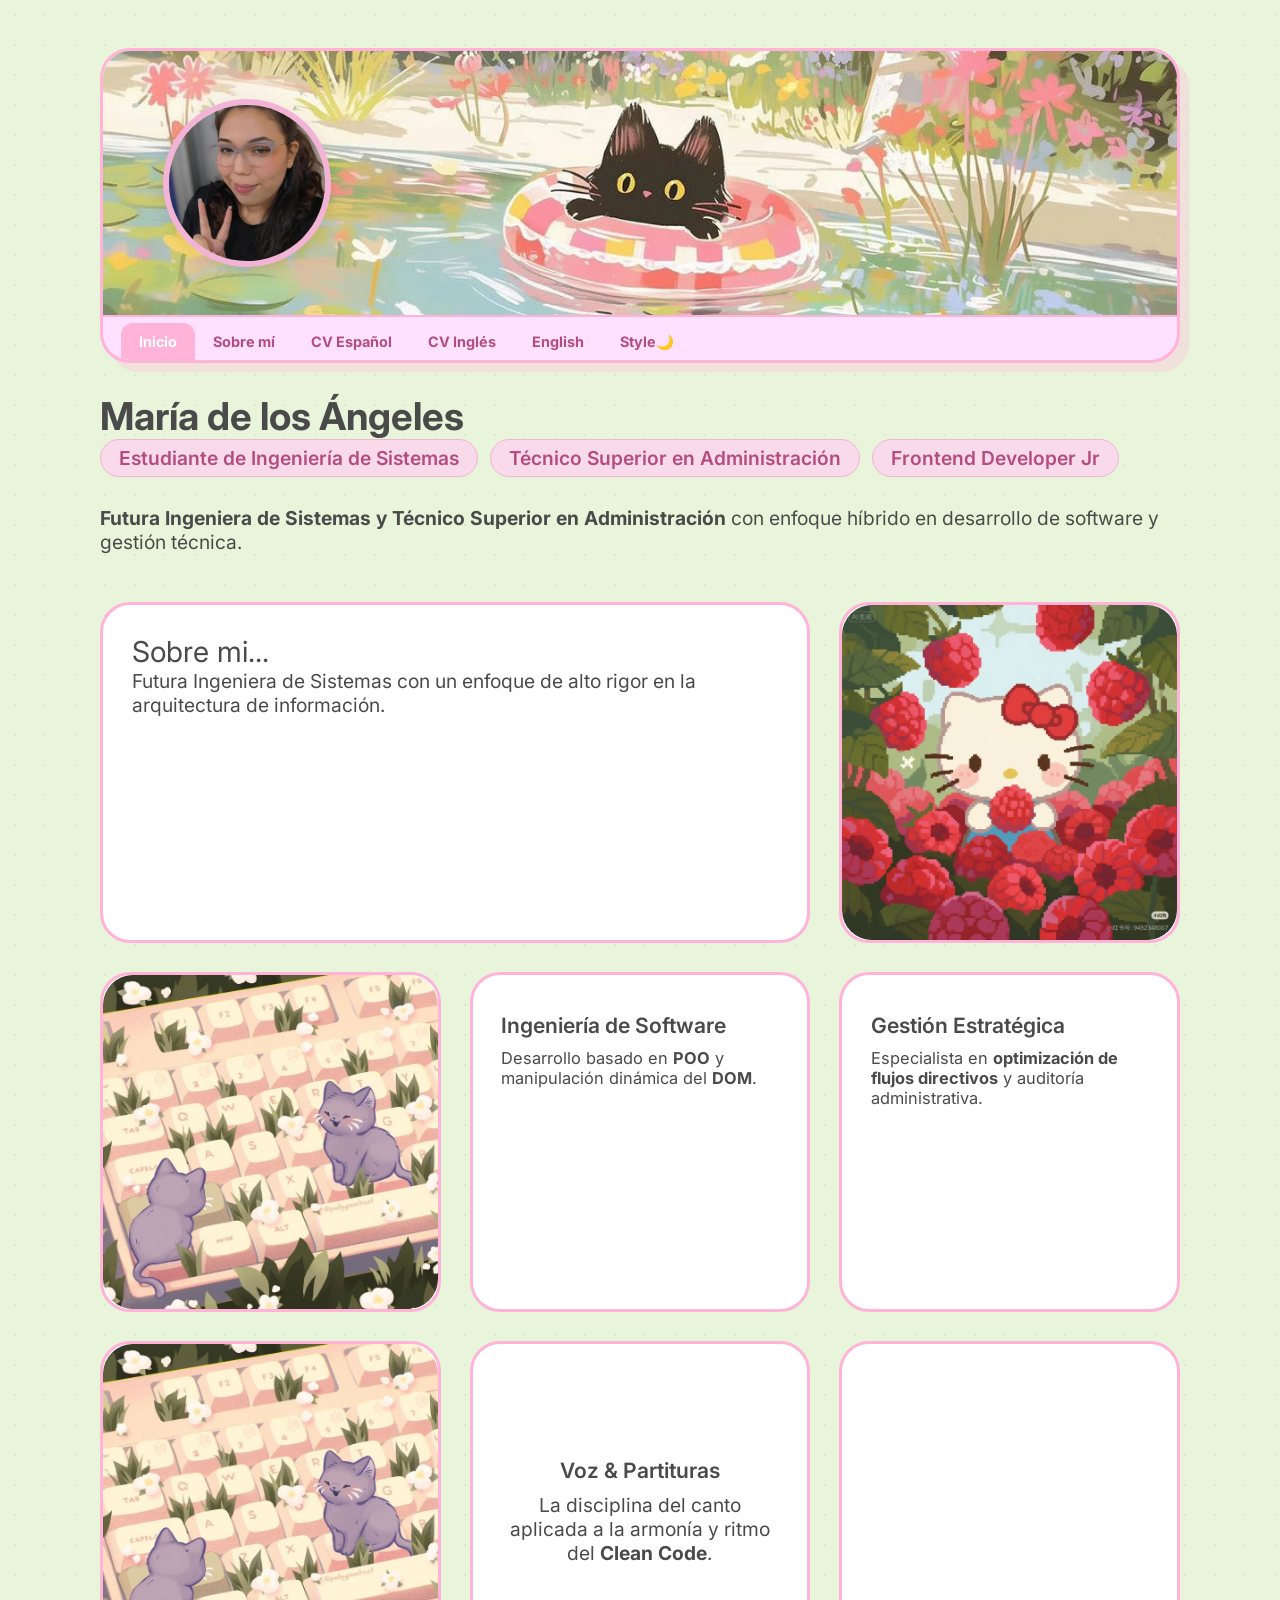
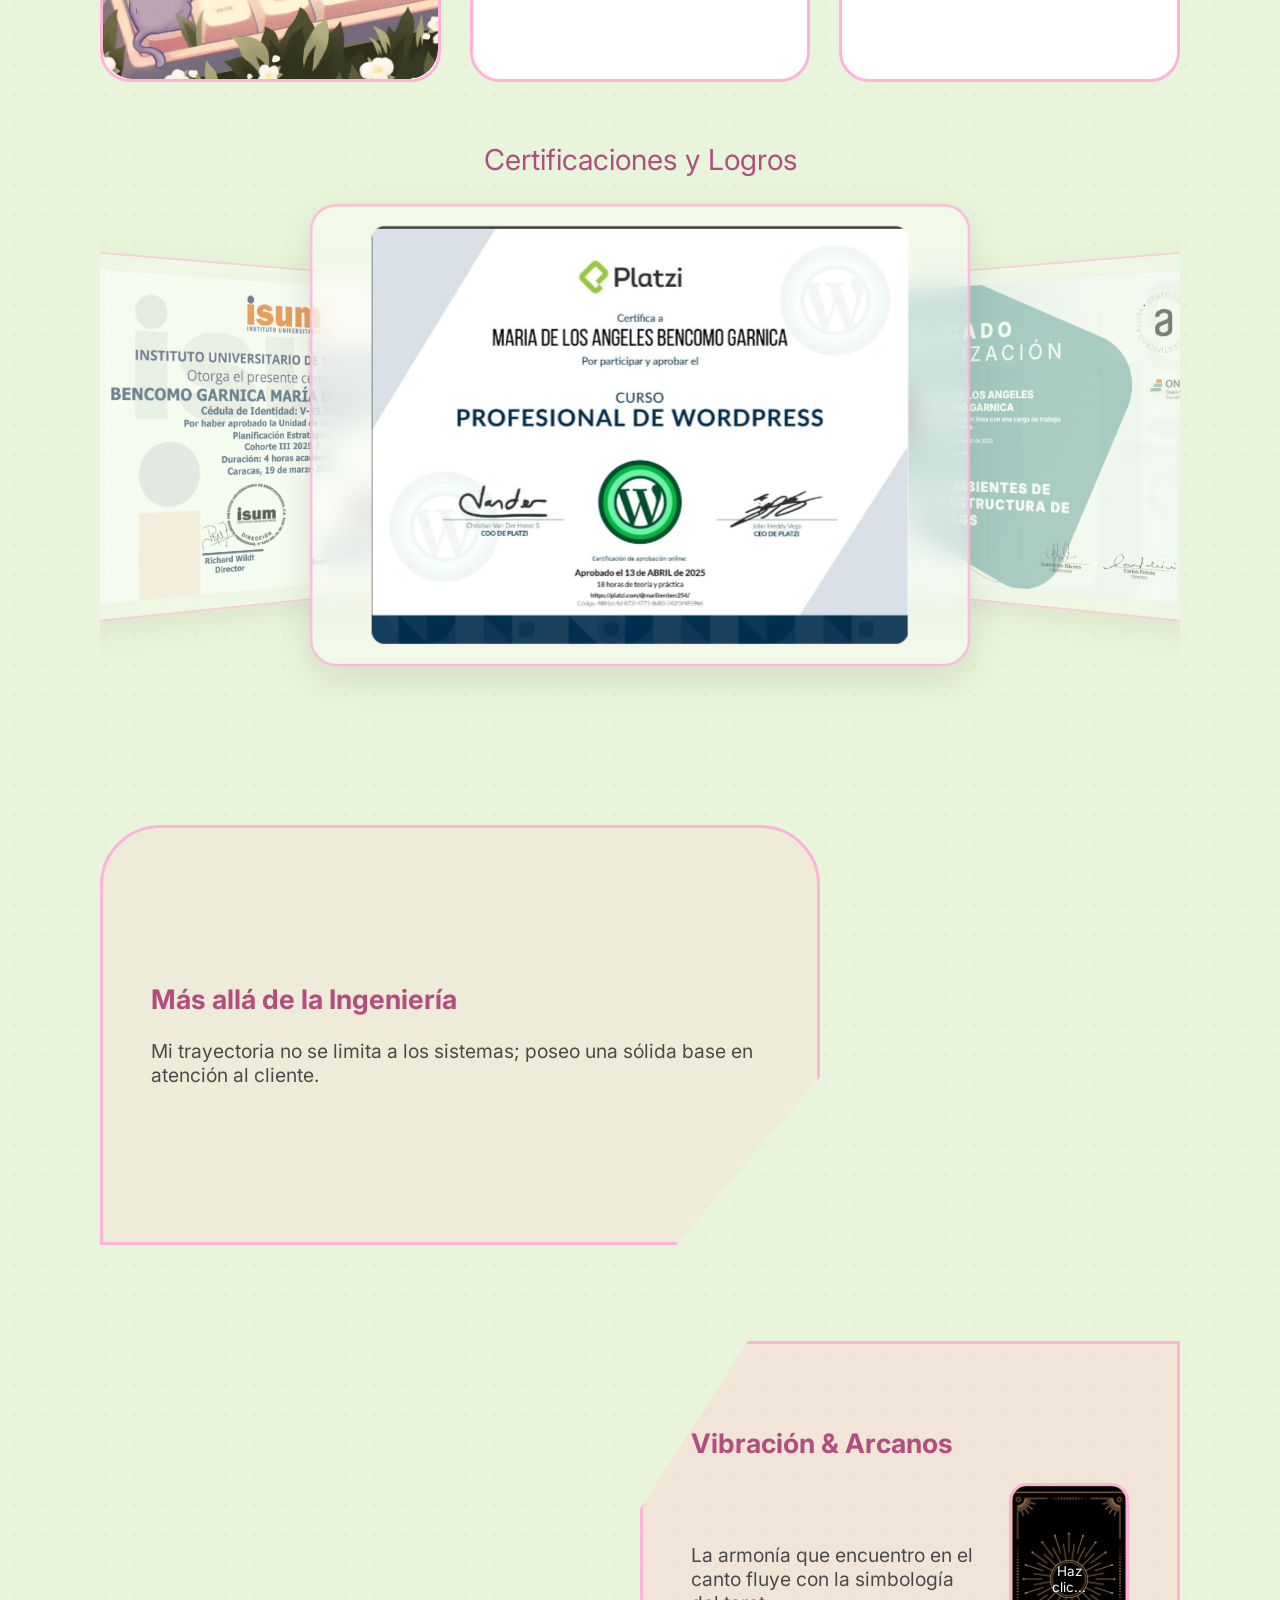
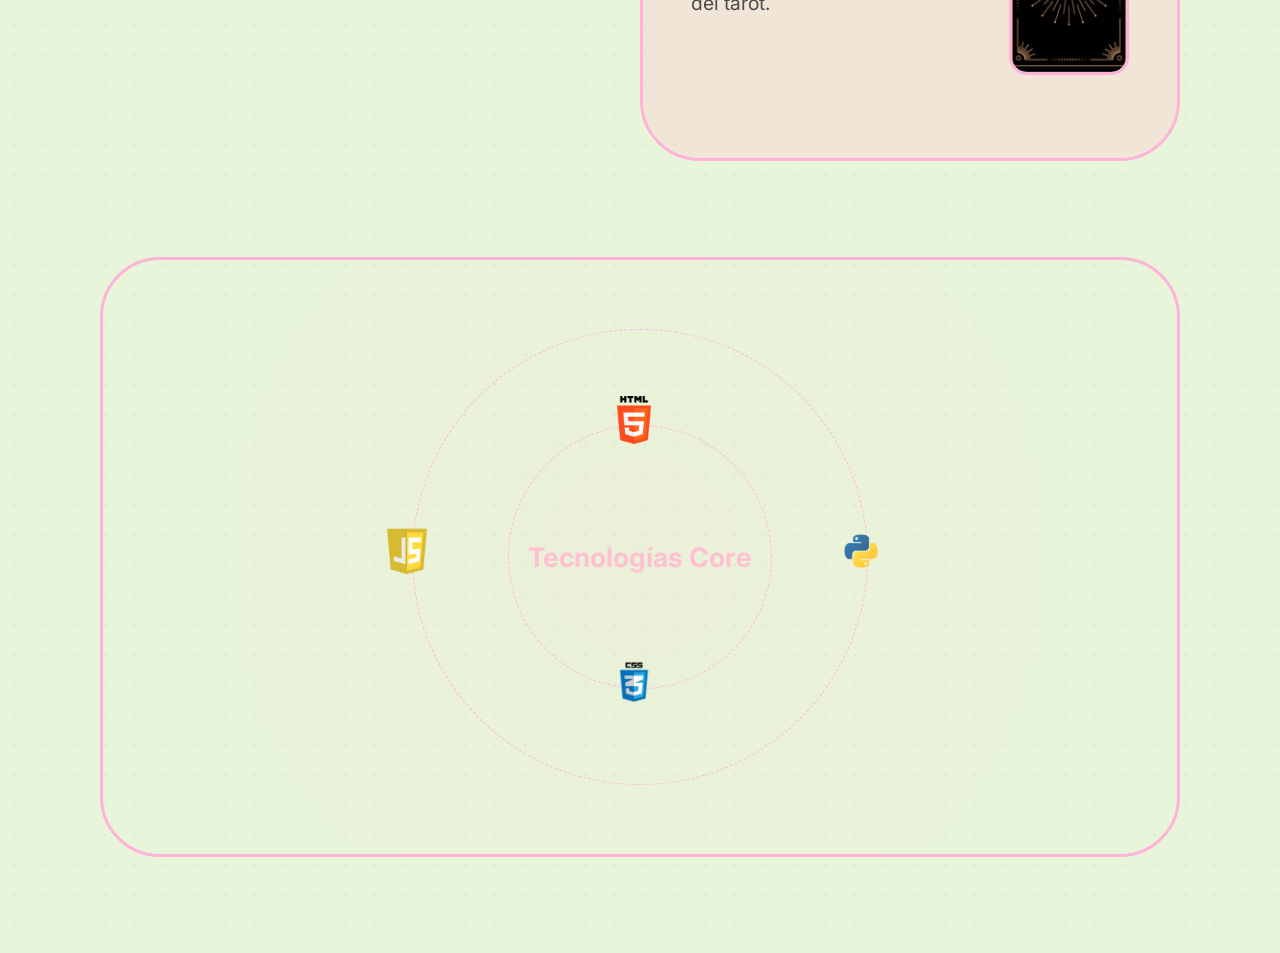
==== index.html @ f9191e36 "Add files via upload" ====
<!DOCTYPE html>
<html lang="es">
<head>
    <meta charset="UTF-8">
    <meta name="viewport" content="width=device-width, initial-scale=1.0">
    <title>María de los Ángeles | Portafolio Frontend</title>
    <link rel="preconnect" href="https://fonts.googleapis.com">
    <link rel="preconnect" href="https://fonts.gstatic.com" crossorigin>
    <link href="https://fonts.googleapis.com/css2?family=Inter:wght@400;600;700&display=swap" rel="stylesheet">
    <link rel="stylesheet" href="style.css">
</head>
<body>

    <div class="main-layout">
        
      <header class="hero-container">
            <div class="window-frame">
                <div class="profile-wrapper">
                    <div class="bg-layer" style="background-image: url('img/fondo1.jpg');"></div>
                    <img src="img/foto1.jpg" alt="María de los Ángeles" class="profile-img">
                </div>
                
                <nav class="window-tabs">
                    <span class="tab active" data-i18n="nav-home">Inicio</span>
                    <span class="tab" data-i18n="nav-about">Sobre mí</span>
                    <a href="cv maria_bencomo2026.pdf" download class="tab" data-i18n="nav-cv-es">CV Español</a>
                    <a href="cv maria_bencomo2026_en.pdf" download class="tab" data-i18n="nav-cv-en">CV Inglés</a>
                    <span class="tab" id="btn-translation">English</span>
                    <span class="tab" id="btn-mode"> Modo🌙</span>
                </nav>
            </div>
    
            <div class="hero-content">
                <h1 data-i18n="hero-title">María de los Ángeles</h1>
                <div class="badges">
                    <span class="badge" data-i18n="badge-1">Estudiante de Ingeniería de Sistemas</span>
                    <span class="badge" data-i18n="badge-2">Técnico Superior en Administración</span>
                    <span class="badge" data-i18n="badge-3">Frontend Developer Jr</span>
                </div>
                <p class="description" data-i18n="hero-description">
                         <strong>Futura Ingeniera de Sistemas y Técnico Superior en Administración</strong> con enfoque híbrido en desarrollo de software y gestión técnica. Apasionada por la arquitectura web semántica, administración avanzada de redes IPv4/IPv6 y la investigación académica. Experta en transformar procesos complejos en soluciones lógicas, escalables y eficientes, con habilidades en redacción técnica de alto impacto.
                     </p>
            </div>
        </header>

        <main class="bento-grid">
            
            <section class="bento-item item-main">
                <div class="about-text">
                    <h2 data-i18n="bento-about-title">Sobre mi...</h2>
                    <p data-i18n="bento-about-text">Futura Ingeniera de Sistemas con un enfoque de alto rigor en la arquitectura de información. Mi valor diferencial reside en la capacidad de transformar procesos abstractos en documentación técnica de alta precisión (reportes de 20+ páginas con análisis FODA y metodológico) y lógica estructurada en Python. Soy una redactora académica técnica que une la disciplina administrativa con la armonía musical, garantizando que cada solución sea tan estética como eficiente.</p>
                </div>
            </section>

            <section class="bento-item item-skills">
                <img src="img/foto2.jpg" alt="Decorativa" class="skills-img">
            </section>

            <section class="bento-item item-skills">
                <img src="img/foto5.jpg" alt="Decorativa" class="skills-img">
            </section>

            <section class="bento-item" style="grid-column: span 1; aspect-ratio: 1/1;">
                <h3 style="margin-bottom: 0.5rem;"></h3>
                <h5 data-i18n="bento-skill1-title">Ingeniería de Software</h5>
                <p style="font-size:0.85rem;" data-i18n="bento-skill1-text">Desarrollo basado en <strong>POO</strong> y manipulación dinámica del <strong>DOM</strong>. Experta en el manejo de estructuras de datos complejas (diccionarios, bibliotecas) y lógica algorítmica aplicada para la automatización de procesos técnicos escalables.</p>
            </section>

            <section class="bento-item" style="grid-column: span 1; aspect-ratio: 1/1;">
                <h3 style="margin-bottom: 0.5rem;"></h3>
                <h5 data-i18n="bento-skill2-title">Gestión Estratégica</h5>
                <p style="font-size:0.85rem;" data-i18n="bento-skill2-text">Especialista en <strong>optimización de flujos directivos</strong> y auditoría administrativa. Capacidad avanzada para la toma de decisiones bajo presión, gestión de recursos críticos y reingeniería de procesos para maximizar la eficiencia operativa organizacional.</p>
            </section>

            <section class="bento-item item-skills">
                <img src="img/foto5.jpg" alt="Imagen Decorativa" class="skills-img">
            </section>

            <section class="bento-item item-small" style="display: flex; flex-direction: column; justify-content: center; align-items: center; text-align: center;">
                 <h5 style="margin-bottom: 0.5rem; font-weight: 600;" data-i18n="bento-voice-title">Voz & Partituras</h5>
                 <p data-i18n="bento-voice-text">La disciplina del canto aplicada a la armonía y ritmo del <strong>Clean Code</strong>.</p>
            </section>

            <section class="bento-item item-small">
                <!-- Espacio liberado tras mudar el Tarot -->
            </section>

        </main>

        <!-- --- 2DA PARTE: CARRUSEL 3D STACKED --- -->
        <section id="certificados-pro" style="padding: 50px 0; perspective: 1200px; overflow: hidden;">
            <h2 class="section-title">Certificaciones y Logros</h2>
            <div class="cert-stack">
                <!-- Los 9 certificados en pila 3D -->
                <div class="cert-card"><img src="img/certificado1.png" alt="Certificado 1"></div>
                <div class="cert-card"><img src="img/certificado2.png" alt="Certificado 2"></div>
                <div class="cert-card"><img src="img/certificado3.png" alt="Certificado 3"></div>
                <div class="cert-card"><img src="img/certificado4.png" alt="Certificado 4"></div>
                <div class="cert-card"><img src="img/certificado5.png" alt="Certificado 5"></div>
                <div class="cert-card"><img src="img/certificado6.png" alt="Certificado 6"></div>
                <div class="cert-card"><img src="img/certificado7.png" alt="Certificado 7"></div>
                <div class="cert-card"><img src="img/certificado8.png" alt="Certificado 8"></div>
                <div class="cert-card"><img src="img/certificado9.png" alt="Certificado 9"></div>
                <div class="cert-card"><img src="img/certificado10.png" alt="Certificado 10"></div>
            </div>
        </section>

        <!-- --- 2DA PARTE: ESENCIA PERSONAL --- -->
        <section id="personal-essence">
            <div class="essence-block essence-left">
                <div></div> <!-- Espacio para imagen: Arriba Izquierda -->
                <h3 data-i18n="essence-left-title">Más allá de la Ingeniería</h3>
                <p data-i18n="essence-left-text">Mi trayectoria no se limita a los sistemas; poseo una sólida base en <strong>atención al cliente de alto nivel</strong> y <strong>docencia</strong>. Esta faceta ha forjado mi lado más comunicativo y empático, permitiéndome traducir necesidades humanas complejas en requerimientos técnicos claros y soluciones que realmente conectan con el usuario.</p>
                <div></div> <!-- Espacio para imagen: Esquina inferior derecha (Bocado) -->
            </div>
            <div class="essence-block essence-right">
                <div></div> <!-- Espacio para imagen: Arriba Izquierda -->
                <h3 data-i18n="essence-right-title">Vibración & Arcanos</h3>
                <div style="display: flex; align-items: center; gap: 20px;">
                    <p style="flex: 1;" data-i18n="essence-right-text">La armonía que encuentro en el <strong>canto y las partituras</strong> fluye en paralelo con la simbología del <strong>tarot</strong>. Para mí, la música y los arcanos son herramientas de intuición y enfoque que agudizan mi capacidad de análisis, permitiéndome abordar la arquitectura de software con una sensibilidad única y una lógica equilibrada.</p>
                    
                    <div class="tarot-wrapper" style="flex: 0 0 auto;">
                        <div class="tarot-card" id="tarotCard" style="width: 100px; height: 160px; margin: 0;">
                            <div class="card-front">
                                <img src="tarot/img/carta1.png" class="front-img">
                                <div style="font-size: 0.7rem; padding: 5px; position: relative; z-index: 2; color: white; text-align: center;" data-i18n="tarot-prompt">Haz clic...</div>
                            </div>
                            <div class="card-back">
                                <img src="tarot/img/carta2.png" class="back-img">
                                <div id="fortuneText" style="font-size: 0.7rem; padding: 5px; position: relative; z-index: 2; color: white; text-align: center;"></div>
                            </div>
                        </div>
                    </div>
                </div>
            </div>
        </section>

        <!-- --- 3RA PARTE: TECH SOLAR SYSTEM --- -->
        <section id="tech-solar-system">
            <div class="sun" data-i18n="solar-system-title">Tecnologías Core</div>
            
            <div class="orbit inner-orbit">
                <div class="icon-wrapper html-pos"><img src="img/logos/html5.png" alt="HTML5"></div>
                <div class="icon-wrapper css-pos"><img src="img/logos/css3.png" alt="CSS3"></div>
            </div>

            <div class="orbit outer-orbit">
                <div class="icon-wrapper js-pos"><img src="img/logos/jsvanilla.png" alt="JS"></div>
                <div class="icon-wrapper py-pos"><img src="img/logos/pyton.png" alt="Python"></div>
            </div>
        </section>

    </div>

    <script src="script.js"></script>
</body>
</html>
---- style.css ----
/* --- CONFIGURACIÓN DE COLORES Y FUENTE --- */
:root {
    --pink-main: #ffb3d9;
    --pink-light: rgba(255, 0, 255, 0.12);
    --pink-fucsia: #ff00ff;
    --text-color: #4a4a4a;
    --white: #ffffff;
    --bg-body: #e9f5da;
    --border-card: var(--pink-main);
    --pink-dark: #b34d80;
}

/* --- CONFIGURACIÓN MODO OSCURO --- */
body.dark-mode {
    --bg-body: #000000;
    --white: #1a1a1a;
    --text-color: #e9f5da;
    --pink-main: #5e1c3e; /* Morado Vino */
    --pink-light: rgba(94, 28, 62, 0.4);
    --border-card: #4a0e2e;
}

body.dark-mode .essence-left { background: rgba(94, 28, 62, 0.2) !important; }
body.dark-mode .essence-right { background: rgba(94, 28, 62, 0.3) !important; }

* {
    margin: 0;
    padding: 0;
    box-sizing: border-box;
}

body {
    background-color: var(--bg-body);
    background-image: radial-gradient(rgba(0,0,0,0.05) 1px, transparent 1px);
    background-size: 25px 25px;
    font-family: 'Inter', sans-serif;
    color: var(--text-color);
    padding: 40px 20px;
    zoom: 1.2; /* Zoom del 20% para ver la página más de cerca */
}

.main-layout {
    max-width: 900px;
    margin: 0 auto;
}

/* --- ESTILO DEL HEADER (MARCO DE VENTANA) --- */
.hero-container {
    margin-bottom: 40px;
}

.window-frame {
    background: var(--white);
    border: 3px solid var(--border-card);
    border-radius: 25px;
    overflow: hidden;
    box-shadow: 8px 8px 0px rgba(255, 179, 217, 0.3);
    margin-bottom: 25px;
}

.profile-wrapper {
    position: relative;
    height: 220px;
    display: flex;
    justify-content: flex-start;
    align-items: center;
    padding-left: 50px;
    overflow: hidden;
}

.bg-layer {
    position: absolute;
    top: 0;
    left: 0;
    width: 100%;
    height: 100%;
    background-size: cover;
    background-position: center;
    z-index: 1;
}

.profile-img {
    position: relative;
    z-index: 2;
    width: 140px;
    height: 140px;
    border-radius: 50%;
    border: 5px solid #f2b3d6;
    object-fit: cover;
    box-shadow: 0 4px 15px rgba(0,0,0,0.1);
    animation: profileFloat 3s ease-in-out infinite;
}

@keyframes profileFloat {
    0%, 100% { transform: translateY(0); }
    50% { transform: translateY(-10px); }
}

/* --- BADGES ROSA PASTEL (Gama Pistacho) --- */
.badges {
    display: flex;
    gap: 10px;
    margin-bottom: 1.5rem; /* Distancia con la descripción */
    flex-wrap: wrap;
}

.badge {
    background: #f9daea; /* Rosa con misma saturación/brillo que el verde #e9f5da */
    color: #b34d80; 
    padding: 5px 15px;
    border-radius: 20px;
    font-weight: 600;
    border: 1px solid #f2b3d6;
}

/* --- TAROT 3D --- */
.tarot-card {
    width: 220px;
    height: 350px;
    position: relative;
    transform-style: preserve-3d;
    transition: transform 0.6s cubic-bezier(0.4, 0, 0.2, 1);
    cursor: pointer;
    margin: 20px auto;
}

.tarot-invitation {
    color: #FFD700; /* Dorado */
    text-align: center;
    font-weight: 700;
    text-transform: uppercase;
    font-size: 0.9rem;
    margin-bottom: 10px;
}

.tarot-wrapper {
    display: flex;
    justify-content: center;
    align-items: center;
}

.tarot-card.flipped { transform: rotateY(180deg); }

.card-front, .card-back {
    position: absolute;
    width: 100%;
    height: 100%;
    backface-visibility: hidden;
    border-radius: 15px;
    overflow: hidden;
    border: 3px solid var(--border-card);
    display: flex;
    align-items: center;
    justify-content: center;
    padding: 20px;
}

.card-back {
    background: #1a1a1a;
    transform: rotateY(180deg);
}

.front-img, .back-img {
    position: absolute;
    width: 100%;
    height: 100%;
    object-fit: cover;
    z-index: 1;
}

.back-img {
    opacity: 0.4;
}

#fortuneText {
    position: relative;
    z-index: 2;
    color: white;
    font-weight: 700;
    font-size: 1.1rem;
    text-align: center;
}
.window-tabs {
    display: flex;
    background: var(--pink-light);
    padding: 0 15px;
    border-top: 2px solid var(--pink-main);
}

.tab {
    padding: 8px 15px;
    font-size: 0.75rem;
    font-weight: bold;
    color: var(--pink-dark);
    cursor: pointer;
    border-radius: 10px 10px 0 0;
    margin-top: 5px;
    text-decoration: none;
    display: inline-block;
}

.tab.active {
    background: var(--pink-main);
    color: var(--white);
}

/* --- ESTRUCTURA BENTO GRID --- */
.bento-grid {
    display: grid;
    grid-template-columns: repeat(auto-fit, minmax(280px, 1fr)); /* Encaje orgánico y responsivo */
    gap: 1.5rem; /* Distancia de 1.5 entre cuadros para que no choquen */
    margin-top: 2rem;
}

.bento-item {
    background: var(--white);
    border: 3px solid var(--border-card);
    border-radius: 25px;
    padding: 1.5rem;
    box-shadow: var(--sombra-suave);
    transition: transform 0.3s ease;
    overflow: hidden; /* Asegura que el contenido respete el border-radius */
}

.item-main {
    grid-column: span 2; /* El cuadro principal ocupa dos columnas */
}

.item-main h2,
.item-main p {
    font-weight: 400;
}

h5 {
    font-size: 1.1rem;
    margin-bottom: 0.5rem;
    font-weight: 600;
}

.item-skills {
    grid-column: span 1;
    aspect-ratio: 1 / 1;
    display: flex;
    justify-content: center;
    align-items: center;
    overflow: hidden;
    padding: 0;
}

.item-small {
    grid-column: span 1;
}

.skills-img {
    width: 100%;
    height: 100%;
    object-fit: cover;
    border-radius: inherit;
    display: block;
}

.flex-center {
    display: flex;
    justify-content: center;
    align-items: center;
    aspect-ratio: 1 / 1;
}

/* --- 2DA PARTE: 3D STACKED CAROUSEL --- */
.section-title {
    text-align: center;
    margin-bottom: 30px;
    font-weight: 400;
    color: var(--pink-dark);
}

.cert-stack {
    position: relative;
    width: 100%;
    max-width: 500px;
    height: 350px;
    margin: 40px auto;
    transform-style: preserve-3d;
    display: flex;
    align-items: center;
    justify-content: center;
}

.cert-card {
    position: absolute;
    width: 100%;
    height: 100%;
    background: rgba(255, 255, 255, 0.4);
    border: 2px solid var(--pink-main);
    backdrop-filter: blur(10px);
    -webkit-backdrop-filter: blur(10px);
    border-radius: 20px;
    padding: 15px;
    display: flex;
    justify-content: center;
    align-items: center;
    transition: transform 0.6s cubic-bezier(0.23, 1, 0.32, 1), opacity 0.6s;
    cursor: pointer;
    box-shadow: 0 10px 30px rgba(0,0,0,0.1);
}

.cert-card img {
    max-width: 100%;
    max-height: 100%;
    object-fit: contain;
    border-radius: 10px;
}

/* --- 2DA PARTE: ESENCIA PERSONAL --- */
#personal-essence {
    display: grid;
    grid-template-columns: repeat(12, 1fr);
    padding: 40px 0;
    margin-top: 20px;
    align-items: start;
}

.essence-block {
    padding: 2.5rem;
    border: 3px solid var(--border-card);
    color: var(--text-color);
    display: flex;
    flex-direction: column;
    justify-content: center;
}

.essence-block h3 {
    margin-bottom: 1.2rem;
    color: var(--pink-dark);
    font-size: 1.4rem;
}

.essence-left {
    grid-column: 1 / 9;
    z-index: 1;
    background: rgba(255, 193, 209, 0.2);
    border-radius: 50px 50px 0 0;
    clip-path: polygon(0% 0%, 100% 0%, 100% 60%, 80% 100%, 0% 100%);
    position: relative;
    min-height: 350px;
}

.essence-right {
    grid-column: 7 / 13;
    z-index: 2;
    background: rgba(255, 193, 209, 0.3);
    border-radius: 0 0 50px 50px;
    clip-path: polygon(20% 0%, 100% 0%, 100% 100%, 0% 100%, 0% 40%);
    margin-top: 80px;
    position: relative;
    min-height: 350px;
}

/* --- 3RA PARTE: TECH SOLAR SYSTEM --- */
#tech-solar-system {
    position: relative;
    width: 100%;
    height: 500px;
    margin: 40px 0;
    display: flex;
    justify-content: center;
    align-items: center;
    background: radial-gradient(circle, rgba(255,193,209,0.1) 0%, rgba(255,255,255,0) 70%);
    border-radius: 50px;
    border: 3px solid var(--border-card);
    overflow: hidden;
}

.sun {
    position: absolute;
    color: #FFC1D1;
    font-weight: 700;
    font-size: 1.4rem;
    z-index: 5;
    text-align: center;
    transition: color 0.3s ease;
}

body.dark-mode .sun {
    color: var(--pink-main);
}

.orbit {
    position: absolute;
    border: 1px dashed var(--pink-main);
    border-radius: 50%;
    display: flex;
    justify-content: center;
    align-items: center;
}

.inner-orbit {
    width: 220px;
    height: 220px;
    animation: rotateInner 20s linear infinite;
}

.outer-orbit {
    width: 380px;
    height: 380px;
    animation: rotateOuter 15s linear infinite;
}

.icon-wrapper {
    position: absolute;
    width: 50px;
    height: 50px;
}

.html-pos { top: 0; left: 50%; transform: translate(-50%, -50%); }
.css-pos { bottom: 0; left: 50%; transform: translate(-50%, 50%); }
.js-pos { top: 50%; left: 0; transform: translate(-50%, -50%); }
.py-pos { top: 50%; right: 0; transform: translate(50%, -50%); }

.icon-wrapper img {
    width: 40px;
    height: 40px;
    object-fit: contain;
    transform-origin: center center;
}

.inner-orbit img { animation: counterRotate 20s linear infinite; }
.outer-orbit img { animation: counterRotate 15s linear infinite; }

@keyframes rotateInner { from { transform: rotate(0deg); } to { transform: rotate(360deg); } }
@keyframes rotateOuter { from { transform: rotate(0deg); } to { transform: rotate(360deg); } }
@keyframes counterRotate { from { transform: rotate(0deg); } to { transform: rotate(-360deg); } }
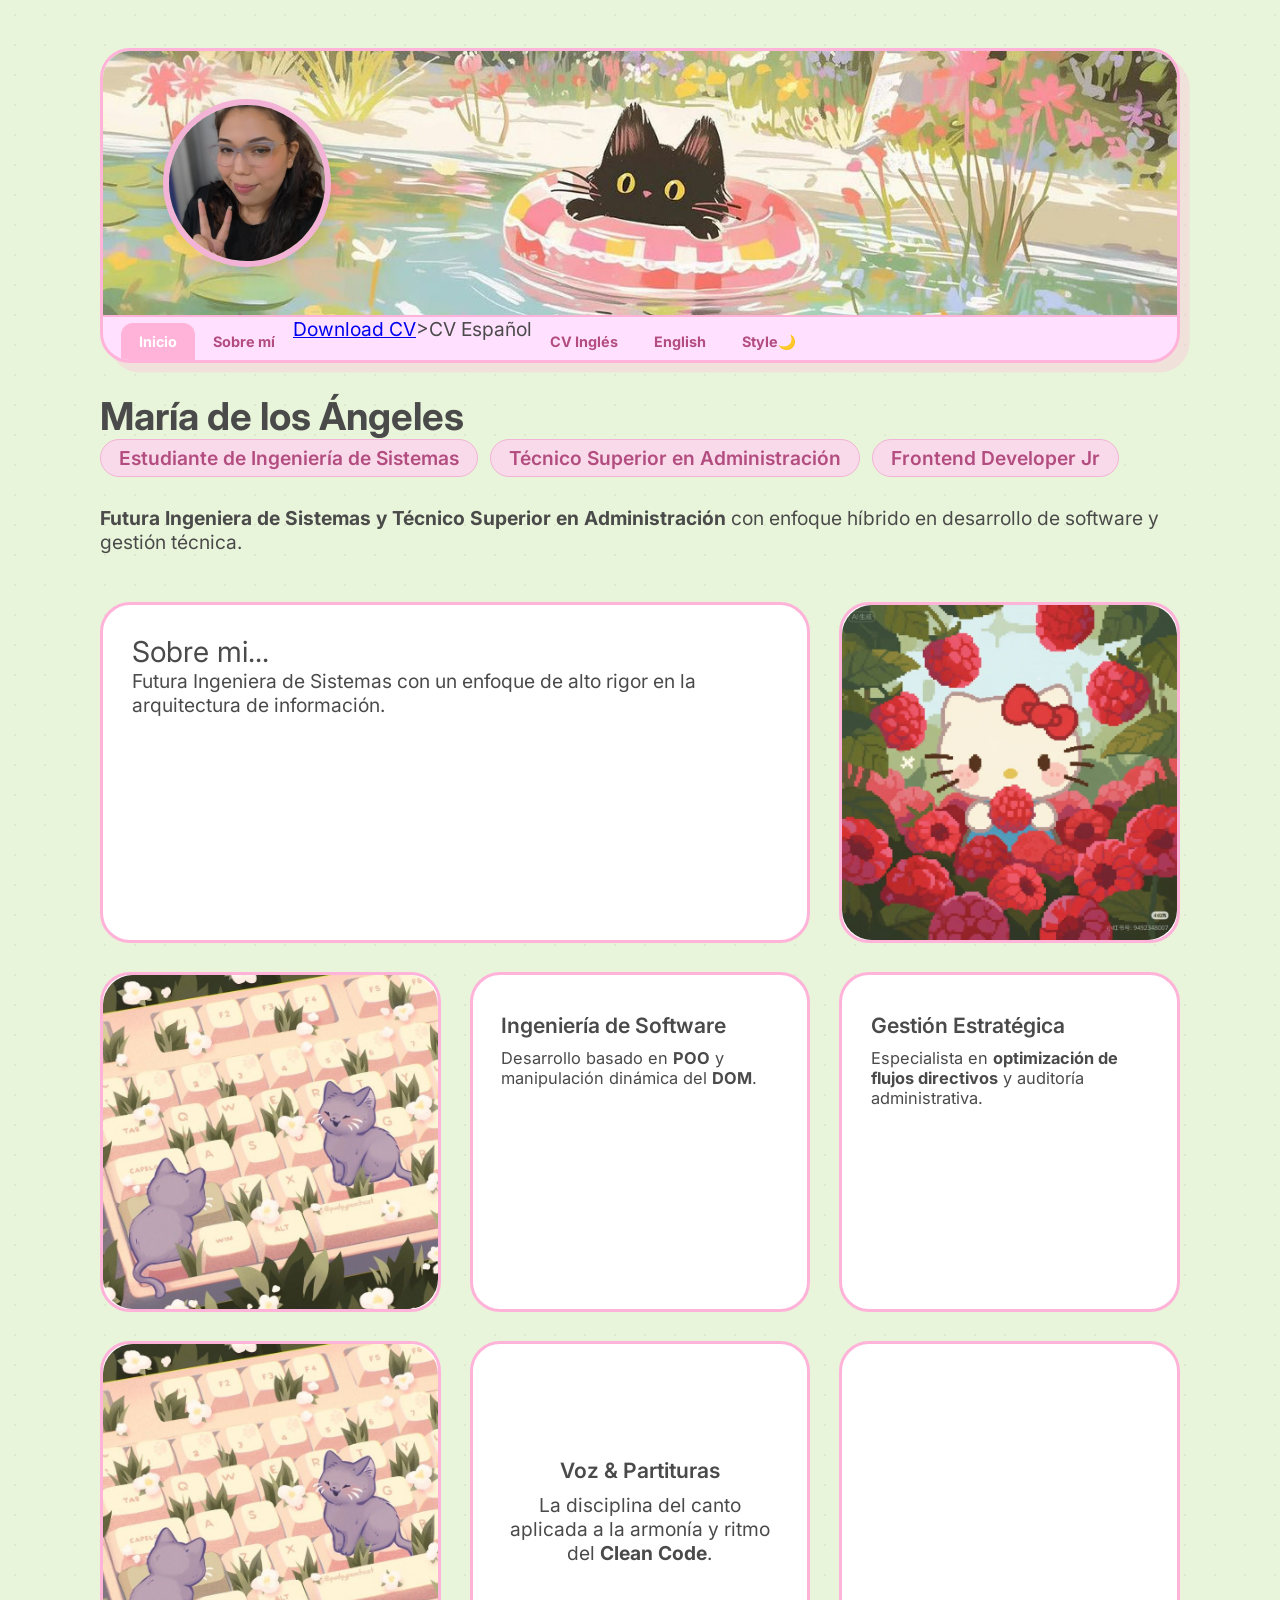
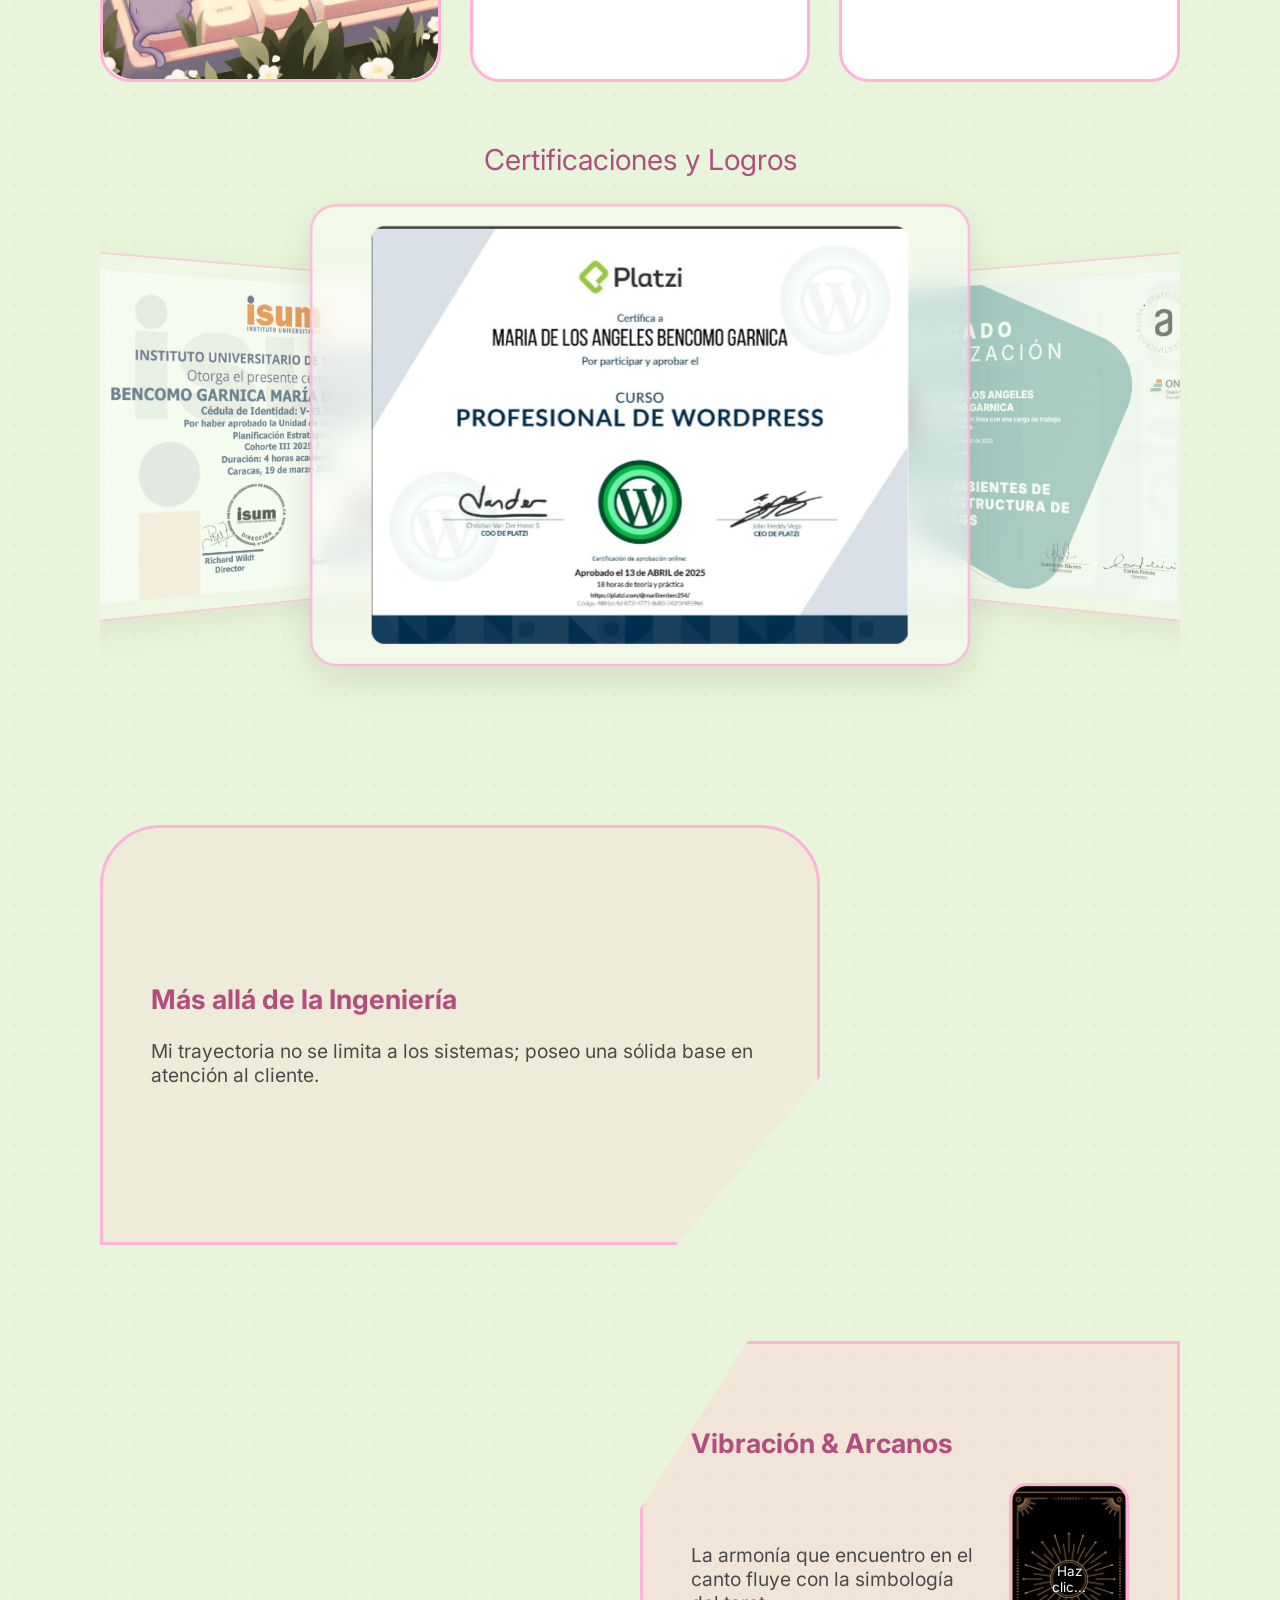
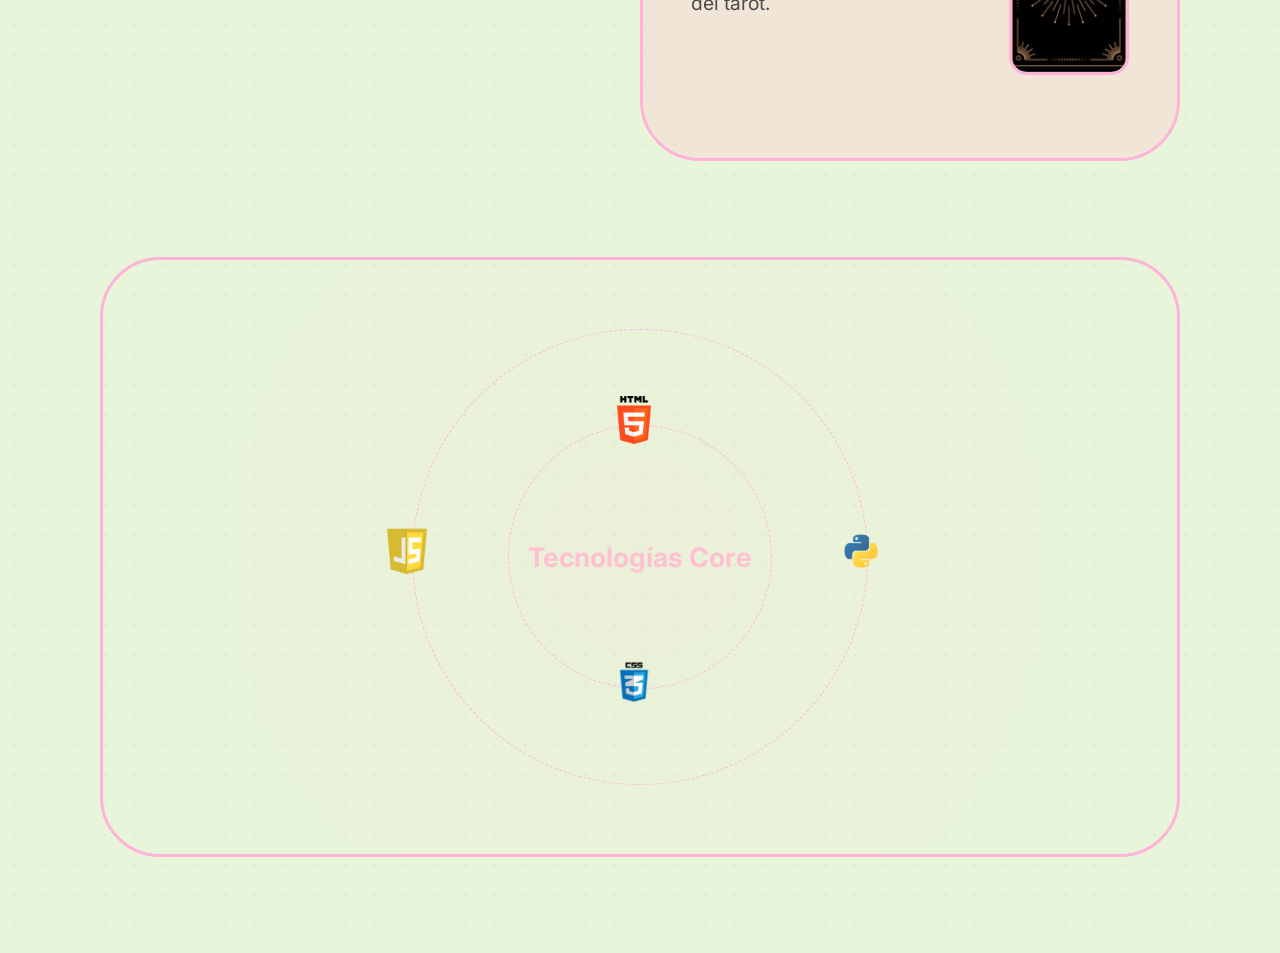
==== commit 69aefd73: "Update index.html" ====
--- a/index.html
+++ b/index.html
@@ -23,8 +23,8 @@
                 <nav class="window-tabs">
                     <span class="tab active" data-i18n="nav-home">Inicio</span>
                     <span class="tab" data-i18n="nav-about">Sobre mí</span>
-                    <a href="cv maria_bencomo2026.pdf" download class="tab" data-i18n="nav-cv-es">CV Español</a>
-                    <a href="cv maria_bencomo2026_en.pdf" download class="tab" data-i18n="nav-cv-en">CV Inglés</a>
+                   <a href="cv_maria_bencomo2026.pdf" download="CV_Maria_Bencomo_2026">Download CV</a>>CV Español</a>
+                    <a href="cv_maria_bencomo2026_en.pdf" download class="tab" data-i18n="nav-cv-en">CV Inglés</a>
                     <span class="tab" id="btn-translation">English</span>
                     <span class="tab" id="btn-mode"> Modo🌙</span>
                 </nav>
@@ -154,4 +154,4 @@
 
     <script src="script.js"></script>
 </body>
-</html>+</html>
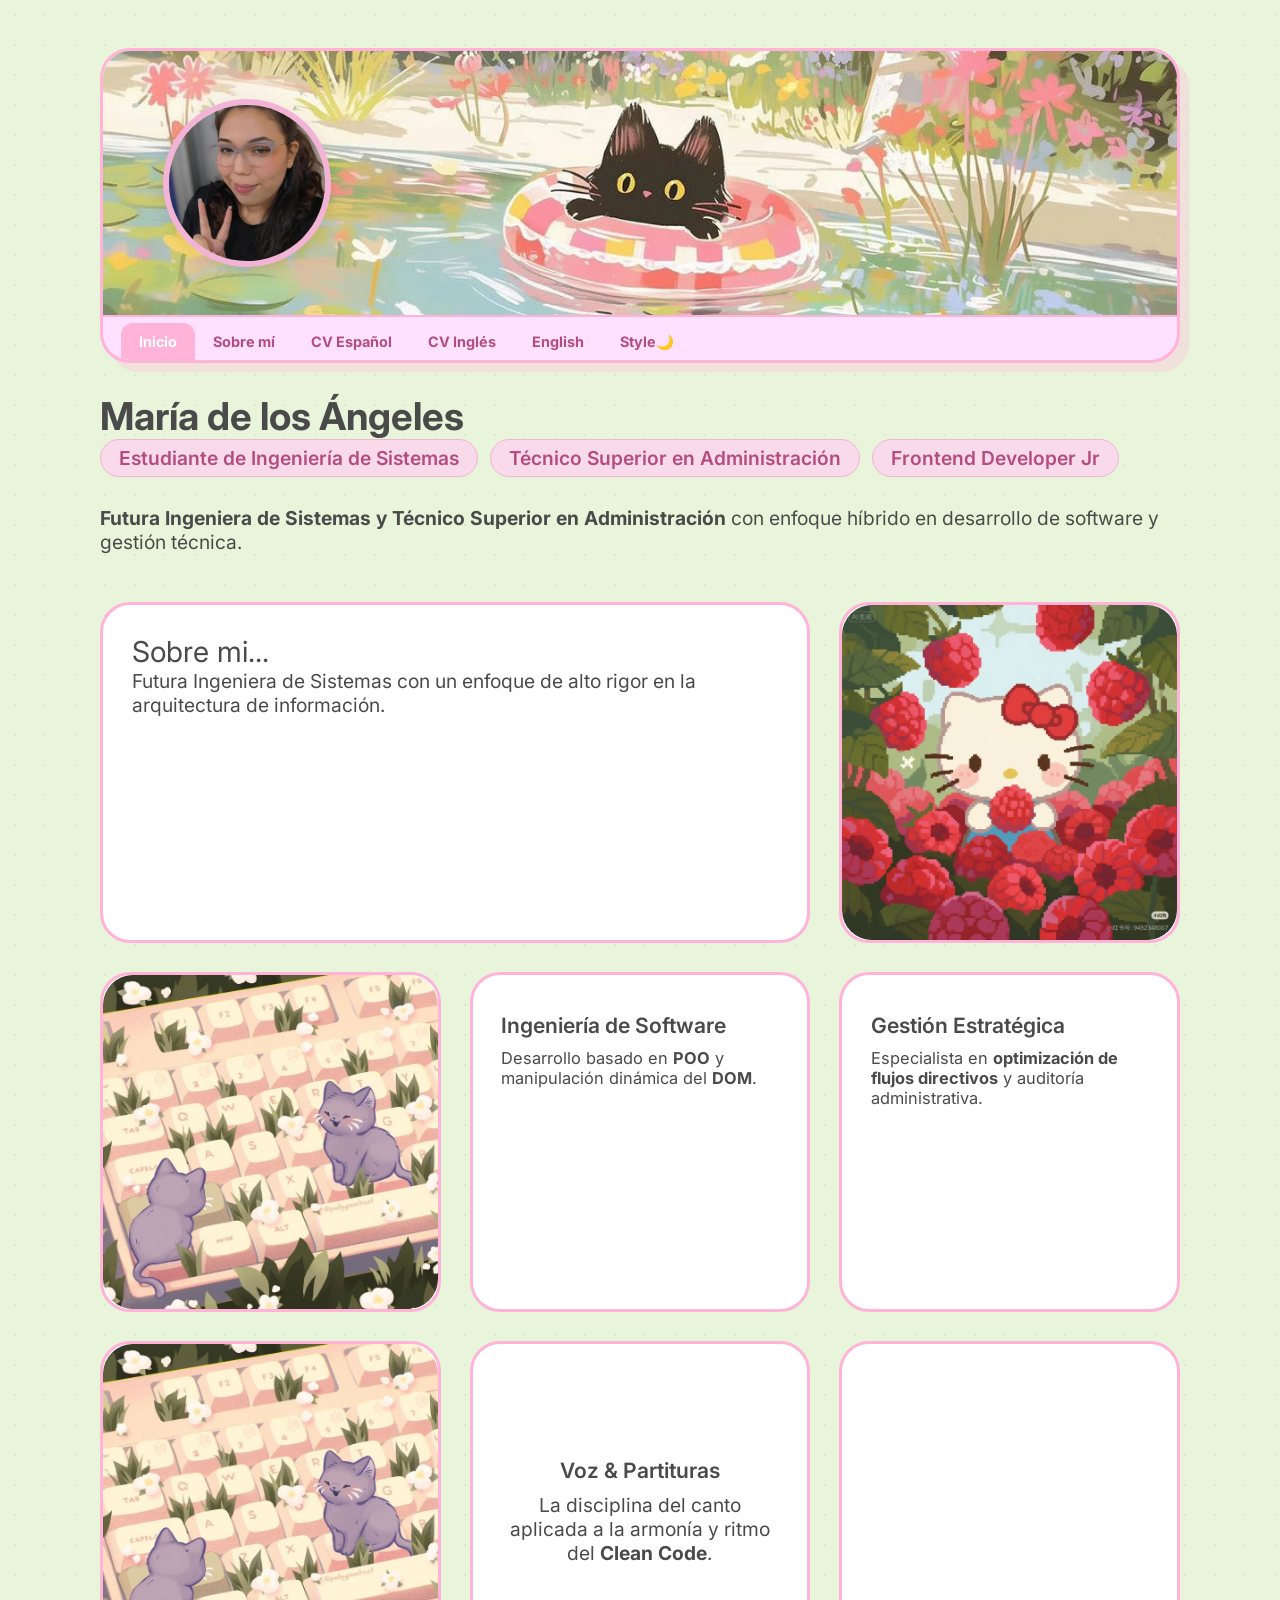
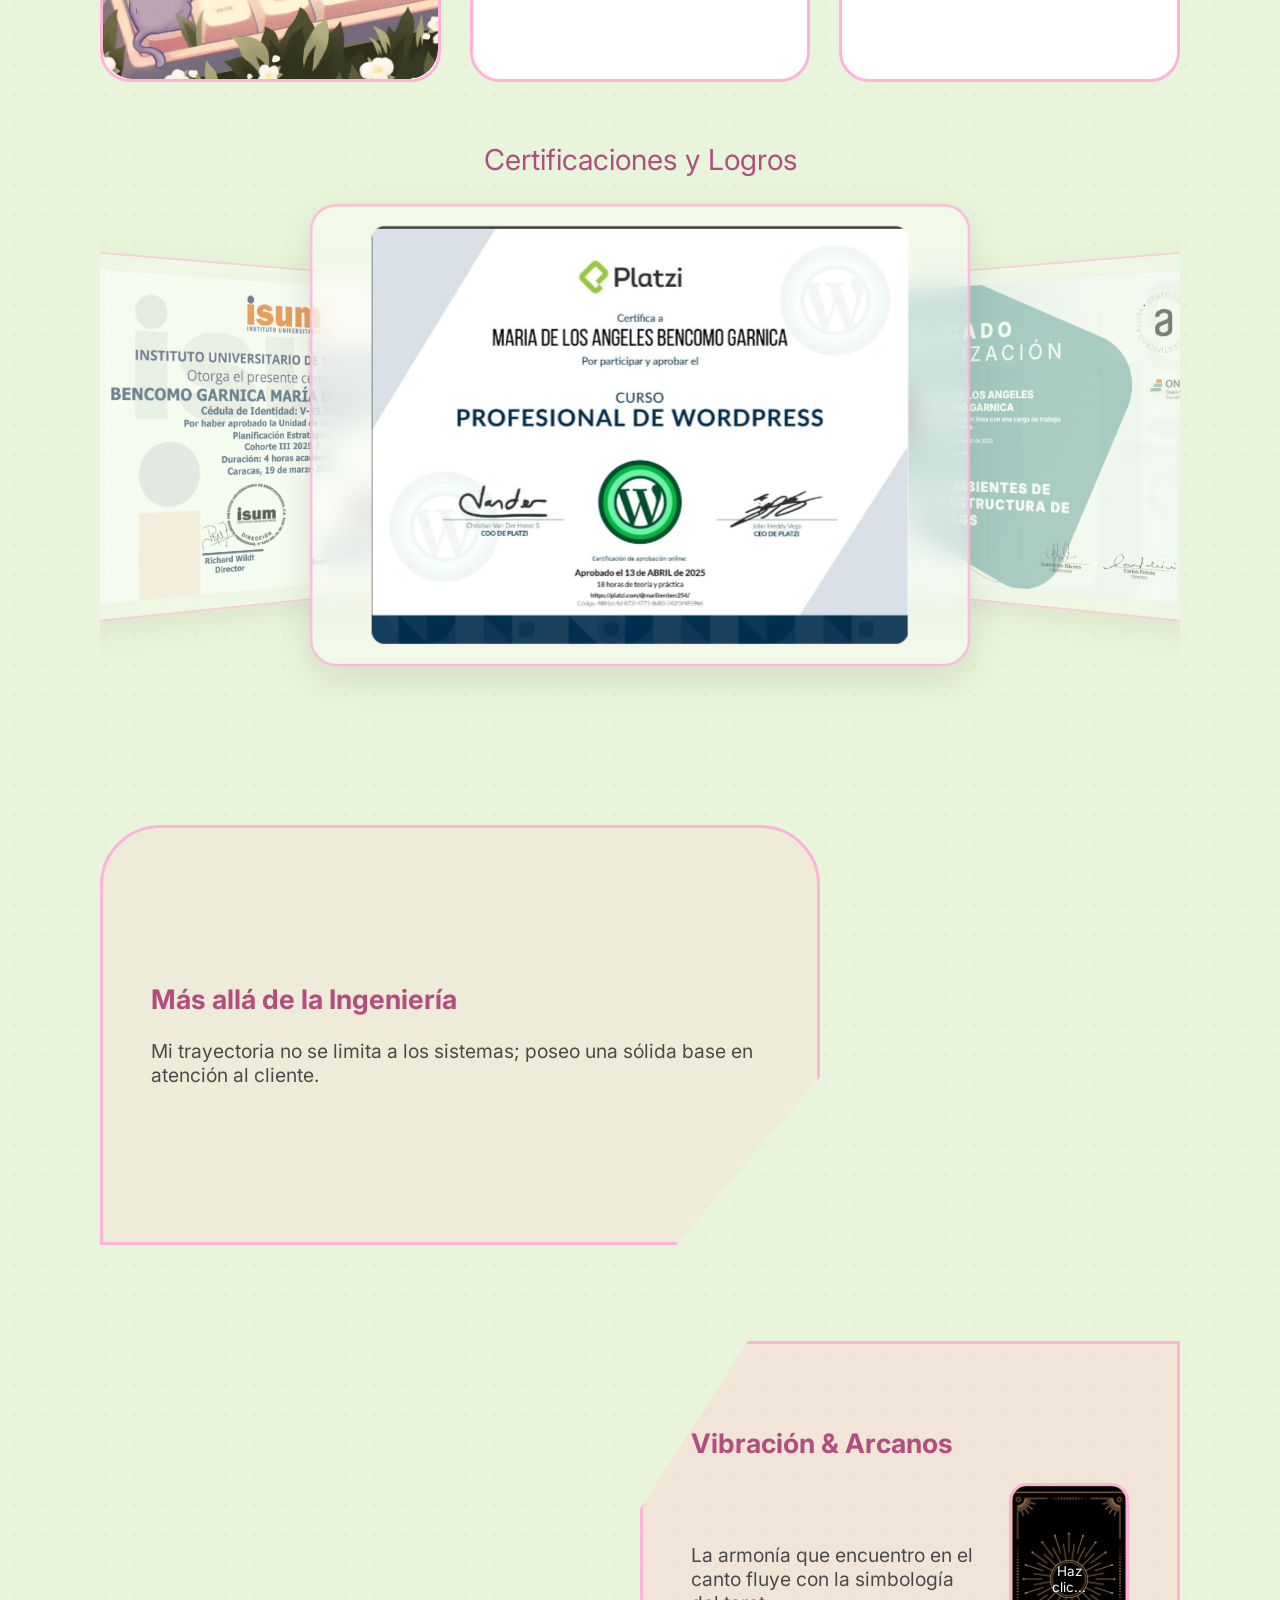
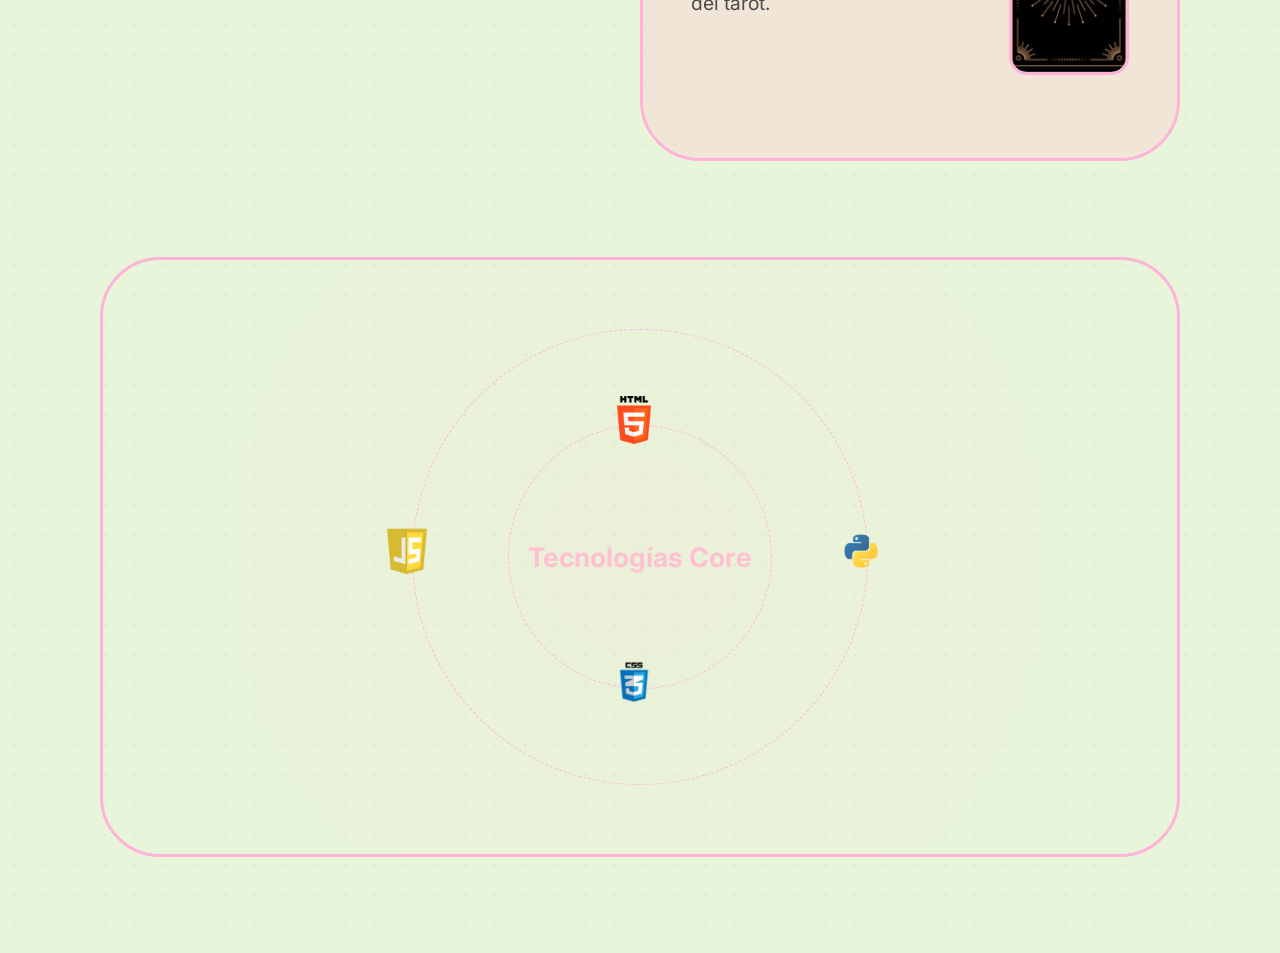
==== commit 16b31044: "Fix HTML structure and correct CV links" ====
--- a/index.html
+++ b/index.html
@@ -20,14 +20,17 @@
                     <img src="img/foto1.jpg" alt="María de los Ángeles" class="profile-img">
                 </div>
                 
-                <nav class="window-tabs">
-                    <span class="tab active" data-i18n="nav-home">Inicio</span>
-                    <span class="tab" data-i18n="nav-about">Sobre mí</span>
-                   <a href="cv_maria_bencomo2026.pdf" download="CV_Maria_Bencomo_2026">Download CV</a>>CV Español</a>
-                    <a href="cv_maria_bencomo2026_en.pdf" download class="tab" data-i18n="nav-cv-en">CV Inglés</a>
-                    <span class="tab" id="btn-translation">English</span>
-                    <span class="tab" id="btn-mode"> Modo🌙</span>
-                </nav>
+               <nav class="window-tabs">
+    <span class="tab active" data-i18n="nav-home">Inicio</span>
+    <span class="tab" data-i18n="nav-about">Sobre mí</span>
+    
+    <a href="cv_maria_bencomo2026.pdf" download="CV_Maria_Bencomo_2026" class="tab" data-i18n="nav-cv-es">CV Español</a>
+    
+    <a href="cv_maria_bencomo2026_en.pdf" download="CV_Maria_Bencomo_EN" class="tab" data-i18n="nav-cv-en">CV Inglés</a>
+    
+    <span class="tab" id="btn-translation">English</span>
+    <span class="tab" id="btn-mode"> Modo🌙</span>
+</nav>
             </div>
     
             <div class="hero-content">
